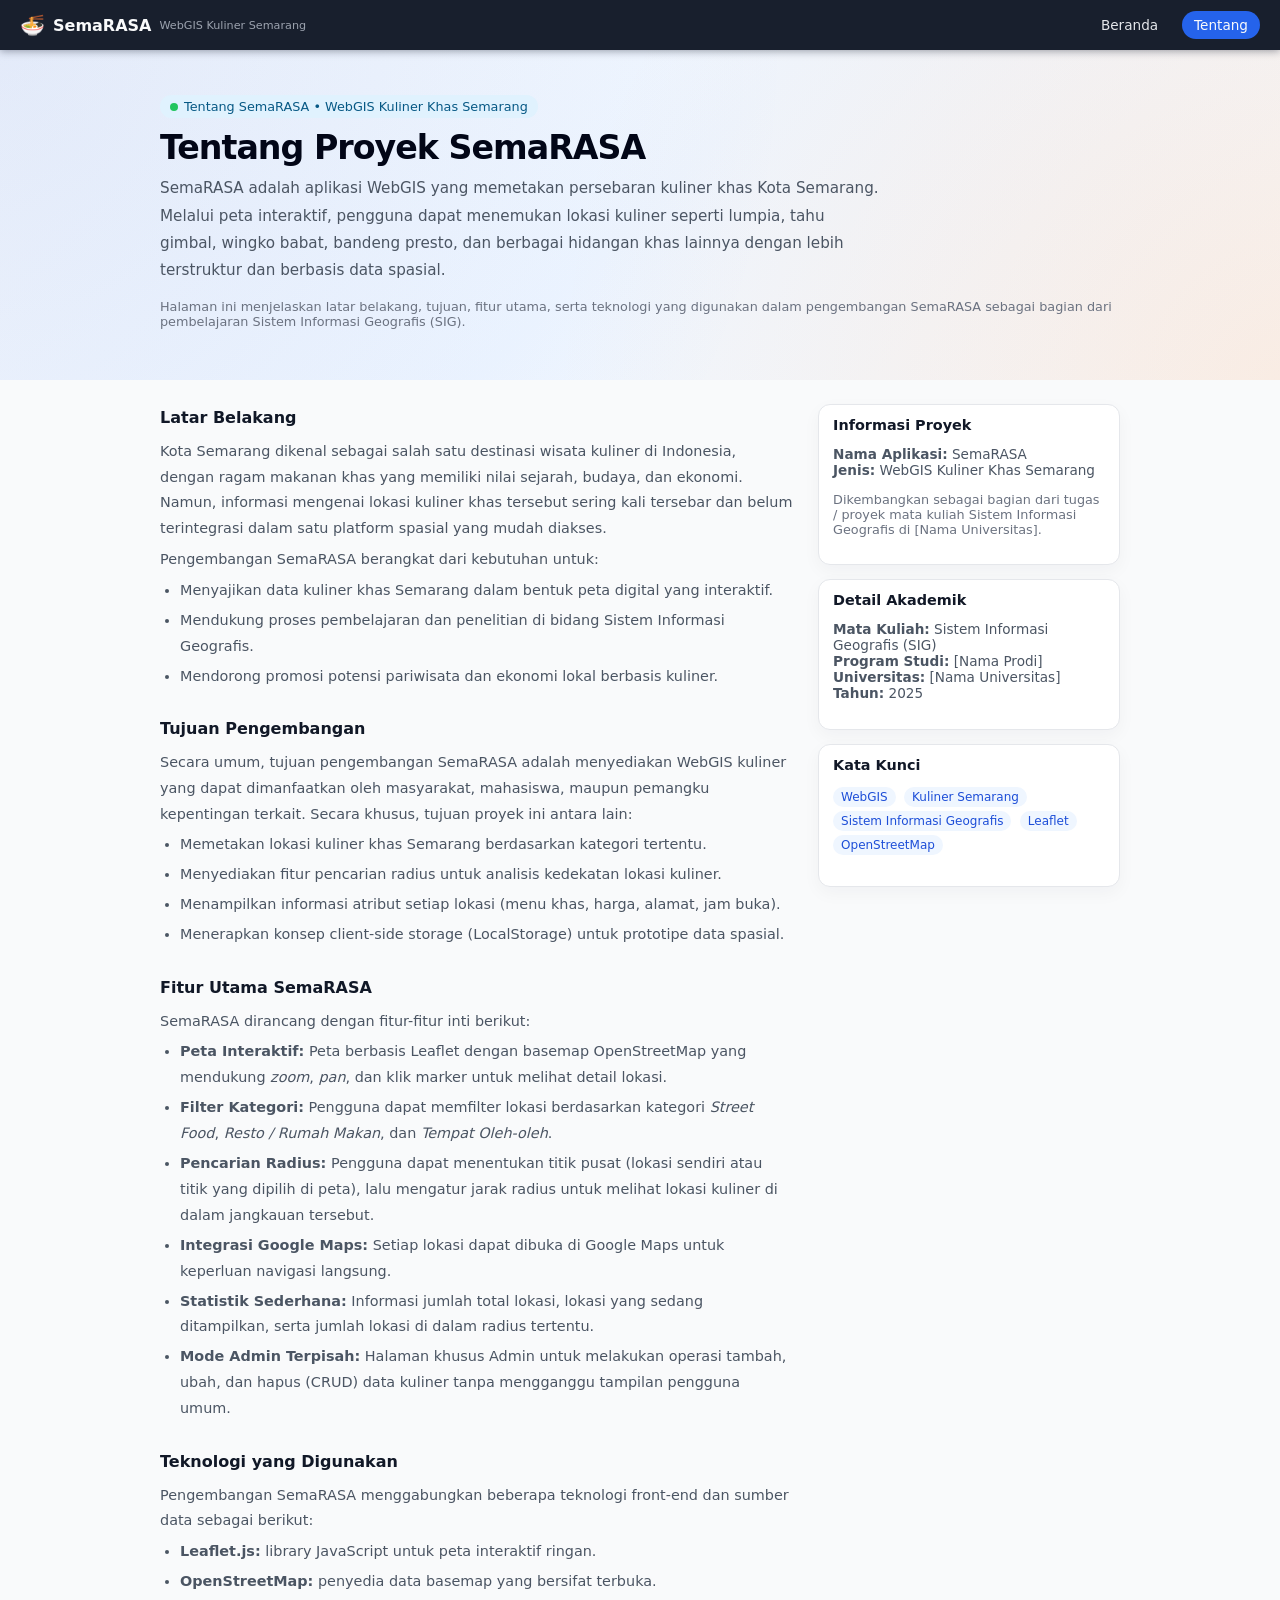
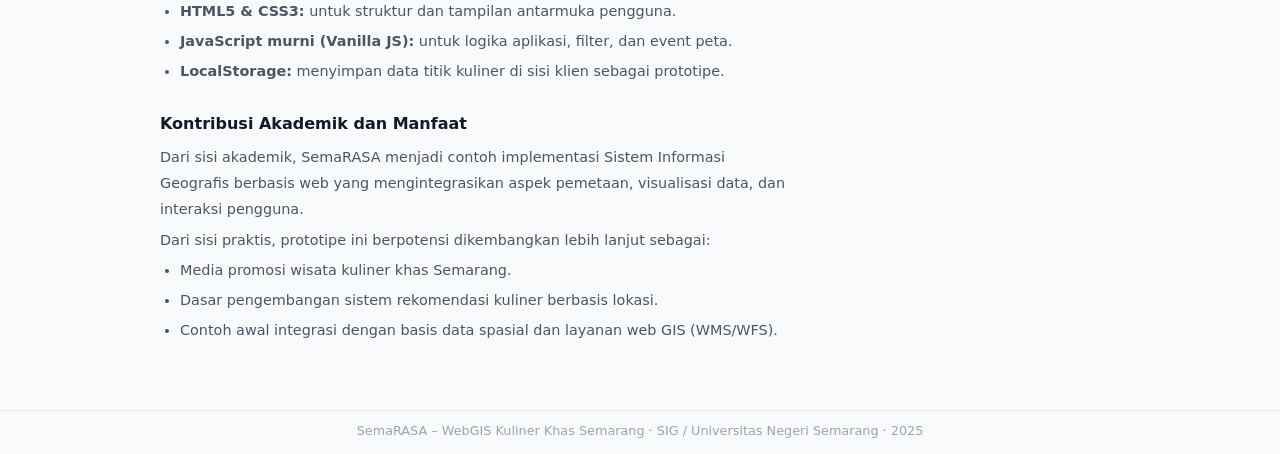
==== about.html @ ff68a6a5 "first commit" ====
<!DOCTYPE html>
<html lang="id">
<head>
  <meta charset="UTF-8" />
  <title>Tentang SemaRASA – WebGIS Kuliner Khas Semarang</title>
  <meta name="viewport" content="width=device-width,initial-scale=1.0" />

  <!-- SEO dasar -->
  <meta name="description" content="Tentang SemaRASA, WebGIS kuliner khas Semarang yang memetakan lokasi kuliner seperti lumpia, tahu gimbal, wingko babat, dan bandeng presto dengan peta interaktif berbasis Leaflet dan OpenStreetMap.">
  <meta name="keywords" content="SemaRASA, tentang SemaRASA, WebGIS kuliner, kuliner Semarang, SIG, GIS, web mapping, sistem informasi geografis">
  <meta name="author" content="SemaRASA Team">
  <meta name="robots" content="index,follow">
  <meta name="theme-color" content="#111827">

  <!-- Open Graph / Social -->
  <meta property="og:type" content="website">
  <meta property="og:title" content="Tentang SemaRASA – WebGIS Kuliner Khas Semarang">
  <meta property="og:description" content="Pelajari latar belakang, tujuan, fitur, dan teknologi yang digunakan dalam pengembangan SemaRASA, WebGIS kuliner khas Semarang.">
  <meta property="og:url" content="https://contoh-domain-semarasa.com/about.html">
  <meta property="og:image" content="https://contoh-domain-semarasa.com/cover-semarasa.png">

  <meta name="twitter:card" content="summary_large_image">
  <meta name="twitter:title" content="Tentang SemaRASA – WebGIS Kuliner Khas Semarang">
  <meta name="twitter:description" content="Penjelasan lengkap mengenai konsep dan implementasi WebGIS kuliner SemaRASA.">
  <meta name="twitter:image" content="https://contoh-domain-semarasa.com/cover-semarasa.png">

  <link rel="canonical" href="https://contoh-domain-semarasa.com/about.html">

  <!-- Structured Data sederhana -->
  <script type="application/ld+json">
  {
    "@context": "https://schema.org",
    "@type": "AboutPage",
    "name": "Tentang SemaRASA",
    "description": "Halaman tentang SemaRASA, WebGIS kuliner khas Semarang.",
    "url": "https://contoh-domain-semarasa.com/about.html",
    "mainEntityOfPage": {
      "@type": "WebApplication",
      "name": "SemaRASA",
      "url": "https://contoh-domain-semarasa.com/"
    }
  }
  </script>
  <link rel="stylesheet" href="assets/css/about.css" />
  
</head>
<body>
  <!-- NAVBAR -->
  <nav class="navbar">
    <div class="navbar-brand">
      <span class="logo-icon">🍜</span>
      <span>SemaRASA</span>
      <span class="logo-text-small">WebGIS Kuliner Semarang</span>
    </div>
    <div class="nav-links" aria-label="Navigasi utama">
      <a href="index.html">Beranda</a>
      <a href="about.html" class="active">Tentang</a>
    </div>
  </nav>

  <main>
    <!-- HERO ABOUT -->
    <header class="about-hero">
      <div class="about-hero-inner">
        <div class="about-badge">
          <span class="dot"></span>
          <span>Tentang SemaRASA • WebGIS Kuliner Khas Semarang</span>
        </div>
        <h1 class="about-title">Tentang Proyek SemaRASA</h1>
        <p class="about-subtitle">
          SemaRASA adalah aplikasi WebGIS yang memetakan persebaran kuliner khas Kota Semarang.
          Melalui peta interaktif, pengguna dapat menemukan lokasi kuliner seperti lumpia, tahu gimbal,
          wingko babat, bandeng presto, dan berbagai hidangan khas lainnya dengan lebih terstruktur
          dan berbasis data spasial.
        </p>
        <p class="about-meta">
          Halaman ini menjelaskan latar belakang, tujuan, fitur utama, serta teknologi yang digunakan
          dalam pengembangan SemaRASA sebagai bagian dari pembelajaran Sistem Informasi Geografis (SIG).
        </p>
      </div>
    </header>

    <!-- MAIN CONTENT -->
    <section class="about-content" aria-label="Penjelasan detail tentang SemaRASA">
      <div class="about-content-inner">
        <!-- KONTEN UTAMA -->
        <article class="about-main">
          <section id="latar-belakang">
            <h2>Latar Belakang</h2>
            <p>
              Kota Semarang dikenal sebagai salah satu destinasi wisata kuliner di Indonesia,
              dengan ragam makanan khas yang memiliki nilai sejarah, budaya, dan ekonomi.
              Namun, informasi mengenai lokasi kuliner khas tersebut sering kali tersebar
              dan belum terintegrasi dalam satu platform spasial yang mudah diakses.
            </p>
            <p>
              Pengembangan SemaRASA berangkat dari kebutuhan untuk:
            </p>
            <ul>
              <li>Menyajikan data kuliner khas Semarang dalam bentuk peta digital yang interaktif.</li>
              <li>Mendukung proses pembelajaran dan penelitian di bidang Sistem Informasi Geografis.</li>
              <li>Mendorong promosi potensi pariwisata dan ekonomi lokal berbasis kuliner.</li>
            </ul>
          </section>

          <section id="tujuan">
            <h2>Tujuan Pengembangan</h2>
            <p>
              Secara umum, tujuan pengembangan SemaRASA adalah menyediakan WebGIS kuliner
              yang dapat dimanfaatkan oleh masyarakat, mahasiswa, maupun pemangku kepentingan
              terkait. Secara khusus, tujuan proyek ini antara lain:
            </p>
            <ul>
              <li>Memetakan lokasi kuliner khas Semarang berdasarkan kategori tertentu.</li>
              <li>Menyediakan fitur pencarian radius untuk analisis kedekatan lokasi kuliner.</li>
              <li>Menampilkan informasi atribut setiap lokasi (menu khas, harga, alamat, jam buka).</li>
              <li>Menerapkan konsep client-side storage (LocalStorage) untuk prototipe data spasial.</li>
            </ul>
          </section>

          <section id="fitur">
            <h2>Fitur Utama SemaRASA</h2>
            <p>
              SemaRASA dirancang dengan fitur-fitur inti berikut:
            </p>
            <ul>
              <li>
                <strong>Peta Interaktif:</strong> Peta berbasis Leaflet dengan basemap OpenStreetMap
                yang mendukung <em>zoom</em>, <em>pan</em>, dan klik marker untuk melihat detail lokasi.
              </li>
              <li>
                <strong>Filter Kategori:</strong> Pengguna dapat memfilter lokasi berdasarkan kategori
                <em>Street Food</em>, <em>Resto / Rumah Makan</em>, dan <em>Tempat Oleh-oleh</em>.
              </li>
              <li>
                <strong>Pencarian Radius:</strong> Pengguna dapat menentukan titik pusat (lokasi sendiri
                atau titik yang dipilih di peta), lalu mengatur jarak radius untuk melihat lokasi kuliner
                di dalam jangkauan tersebut.
              </li>
              <li>
                <strong>Integrasi Google Maps:</strong> Setiap lokasi dapat dibuka di Google Maps
                untuk keperluan navigasi langsung.
              </li>
              <li>
                <strong>Statistik Sederhana:</strong> Informasi jumlah total lokasi, lokasi yang sedang
                ditampilkan, serta jumlah lokasi di dalam radius tertentu.
              </li>
              <li>
                <strong>Mode Admin Terpisah:</strong> Halaman khusus Admin untuk melakukan operasi
                tambah, ubah, dan hapus (CRUD) data kuliner tanpa mengganggu tampilan pengguna umum.
              </li>
            </ul>
          </section>

          <section id="teknologi">
            <h2>Teknologi yang Digunakan</h2>
            <p>
              Pengembangan SemaRASA menggabungkan beberapa teknologi front-end dan sumber data
              sebagai berikut:
            </p>
            <ul>
              <li><strong>Leaflet.js:</strong> library JavaScript untuk peta interaktif ringan.</li>
              <li><strong>OpenStreetMap:</strong> penyedia data basemap yang bersifat terbuka.</li>
              <li><strong>HTML5 &amp; CSS3:</strong> untuk struktur dan tampilan antarmuka pengguna.</li>
              <li><strong>JavaScript murni (Vanilla JS):</strong> untuk logika aplikasi, filter, dan event peta.</li>
              <li><strong>LocalStorage:</strong> menyimpan data titik kuliner di sisi klien sebagai prototipe.</li>
            </ul>
          </section>

          <section id="kontribusi">
            <h2>Kontribusi Akademik dan Manfaat</h2>
            <p>
              Dari sisi akademik, SemaRASA menjadi contoh implementasi Sistem Informasi Geografis berbasis web
              yang mengintegrasikan aspek pemetaan, visualisasi data, dan interaksi pengguna.
            </p>
            <p>
              Dari sisi praktis, prototipe ini berpotensi dikembangkan lebih lanjut sebagai:
            </p>
            <ul>
              <li>Media promosi wisata kuliner khas Semarang.</li>
              <li>Dasar pengembangan sistem rekomendasi kuliner berbasis lokasi.</li>
              <li>Contoh awal integrasi dengan basis data spasial dan layanan web GIS (WMS/WFS).</li>
            </ul>
          </section>
        </article>

        <!-- SIDEBAR / ASIDE -->
        <aside class="about-aside" aria-label="Informasi tambahan tentang proyek">
          <div class="aside-card">
            <h3>Informasi Proyek</h3>
            <p>
              <strong>Nama Aplikasi:</strong> SemaRASA<br>
              <strong>Jenis:</strong> WebGIS Kuliner Khas Semarang
            </p>
            <p class="aside-meta">
              Dikembangkan sebagai bagian dari tugas / proyek mata kuliah Sistem Informasi Geografis
              di [Nama Universitas].
            </p>
          </div>

          <div class="aside-card">
            <h3>Detail Akademik</h3>
            <p>
              <strong>Mata Kuliah:</strong> Sistem Informasi Geografis (SIG) <br>
              <strong>Program Studi:</strong> [Nama Prodi] <br>
              <strong>Universitas:</strong> [Nama Universitas] <br>
              <strong>Tahun:</strong> 2025
            </p>
          </div>

          <div class="aside-card">
            <h3>Kata Kunci</h3>
            <p>
              <span class="badge-pill">WebGIS</span>
              <span class="badge-pill">Kuliner Semarang</span>
              <span class="badge-pill">Sistem Informasi Geografis</span>
              <span class="badge-pill">Leaflet</span>
              <span class="badge-pill">OpenStreetMap</span>
            </p>
          </div>
        </aside>
      </div>
    </section>
  </main>

  <footer>
    SemaRASA – WebGIS Kuliner Khas Semarang · SIG / Universitas Negeri Semarang · 2025
  </footer>
</body>
</html>
---- assets/css/about.css ----
* { box-sizing: border-box; }

html, body {
    margin: 0;
    padding: 0;
    font-family: system-ui, -apple-system, BlinkMacSystemFont, "Segoe UI", sans-serif;
    background: #f9fafb;
    color: #111827;
    scroll-behavior: smooth;
}

body {
    display: flex;
    flex-direction: column;
    min-height: 100vh;
}

/* NAVBAR – sama gaya dengan index.html */
.navbar {
    position: sticky;
    top: 0;
    z-index: 50;
    background: rgba(17, 24, 39, 0.97);
    backdrop-filter: blur(10px);
    color: #f9fafb;
    display: flex;
    align-items: center;
    justify-content: space-between;
    padding: 0.7rem 1.25rem;
    box-shadow: 0 1px 8px rgba(15, 23, 42, 0.4);
}

.navbar-brand {
    font-weight: 650;
    font-size: 1rem;
    display: flex;
    align-items: center;
    gap: 8px;
}

.navbar-brand span.logo-icon {
    font-size: 1.25rem;
}

.navbar-brand span.logo-text-small {
    font-size: 0.7rem;
    font-weight: 400;
    color: #9ca3af;
}

.nav-links {
    display: flex;
    gap: 12px;
}

.nav-links a {
    font-size: 0.85rem;
    color: #e5e7eb;
    text-decoration: none;
    padding: 6px 12px;
    border-radius: 999px;
    transition: background 0.2s, color 0.2s, transform 0.1s;
}

.nav-links a:hover {
    background: #374151;
    transform: translateY(-1px);
}

.nav-links a.active {
    background: #2563eb;
    color: #f9fafb;
}

main {
    flex: 1;
    display: flex;
    flex-direction: column;
}

/* HERO / HEADER ABOUT */
.about-hero {
    padding: 2.8rem 1.25rem 2.4rem;
    background:
    radial-gradient(circle at top left, #2563eb1a, transparent 60%),
    radial-gradient(circle at bottom right, #f973161a, transparent 55%),
    linear-gradient(135deg, #f9fafb 0%, #eff6ff 50%, #f9fafb 100%);
}

.about-hero-inner {
    max-width: 960px;
    margin: 0 auto;
}

.about-badge {
    display: inline-flex;
    align-items: center;
    gap: 6px;
    padding: 4px 10px;
    border-radius: 999px;
    background: #e0f2fe;
    color: #075985;
    font-size: 0.8rem;
    margin-bottom: 10px;
}

.about-badge span.dot {
    width: 8px;
    height: 8px;
    border-radius: 999px;
    background: #22c55e;
}

.about-title {
    font-size: clamp(1.7rem, 2.6vw, 2.1rem);
    font-weight: 750;
    letter-spacing: -0.03em;
    color: #020617;
    margin: 0 0 8px 0;
}

.about-subtitle {
    font-size: 0.95rem;
    color: #4b5563;
    line-height: 1.8;
    margin: 0 0 14px 0;
    max-width: 720px;
}

.about-meta {
    font-size: 0.8rem;
    color: #6b7280;
}

/* CONTENT WRAPPER */
.about-content {
    padding: 1.5rem 1.25rem 2.5rem;
}

.about-content-inner {
    max-width: 960px;
    margin: 0 auto;
    display: grid;
    grid-template-columns: minmax(0, 2.1fr) minmax(0, 1fr);
    gap: 24px;
}

.about-main {
    font-size: 0.9rem;
    color: #4b5563;
    line-height: 1.8;
}

.about-main section {
    margin-bottom: 1.6rem;
}

.about-main h2 {
    font-size: 1rem;
    margin: 0 0 6px 0;
    color: #111827;
}

.about-main p {
    margin: 0.25rem 0 0.3rem;
}

.about-main ul {
    margin: 0.3rem 0 0.5rem;
    padding-left: 1.25rem;
}

.about-main li {
    margin-bottom: 0.25rem;
}

.about-aside {
    font-size: 0.85rem;
    color: #4b5563;
    display: flex;
    flex-direction: column;
    gap: 14px;
}

.aside-card {
    background: #ffffff;
    border-radius: 12px;
    padding: 12px 14px 14px;
    border: 1px solid #e5e7eb;
    box-shadow: 0 6px 18px rgba(15, 23, 42, 0.04);
}

.aside-card h3 {
    font-size: 0.9rem;
    margin: 0 0 6px;
    color: #111827;
}

.aside-meta {
    font-size: 0.8rem;
    color: #6b7280;
    margin-top: 4px;
}

.badge-pill {
    display: inline-block;
    padding: 3px 8px;
    border-radius: 999px;
    background: #eff6ff;
    color: #1d4ed8;
    font-size: 0.75rem;
    margin-right: 4px;
    margin-bottom: 4px;
}

footer {
    padding: 12px 16px 16px;
    font-size: 0.8rem;
    color: #9ca3af;
    text-align: center;
    border-top: 1px solid #e5e7eb;
    background: #f9fafb;
}

@media (max-width: 900px) {
    .about-content-inner {
    grid-template-columns: minmax(0, 1fr);
    }
}
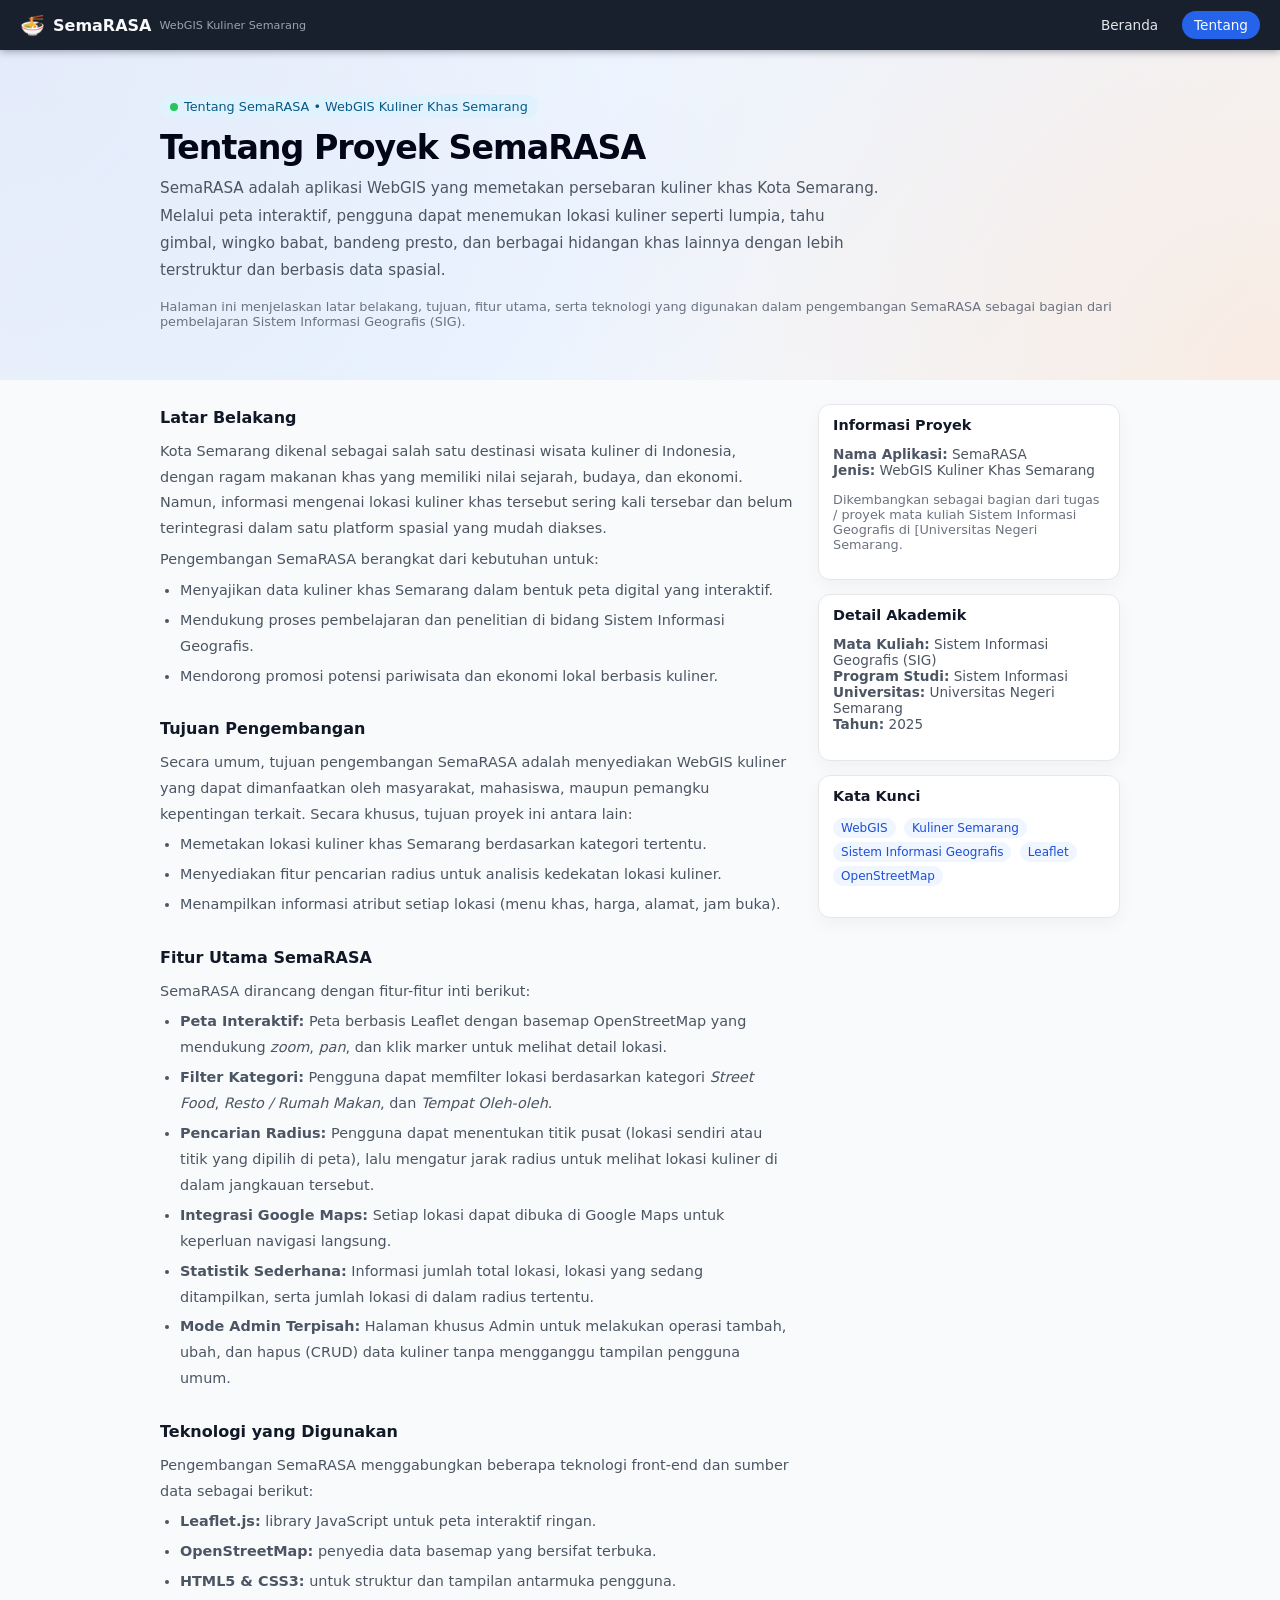
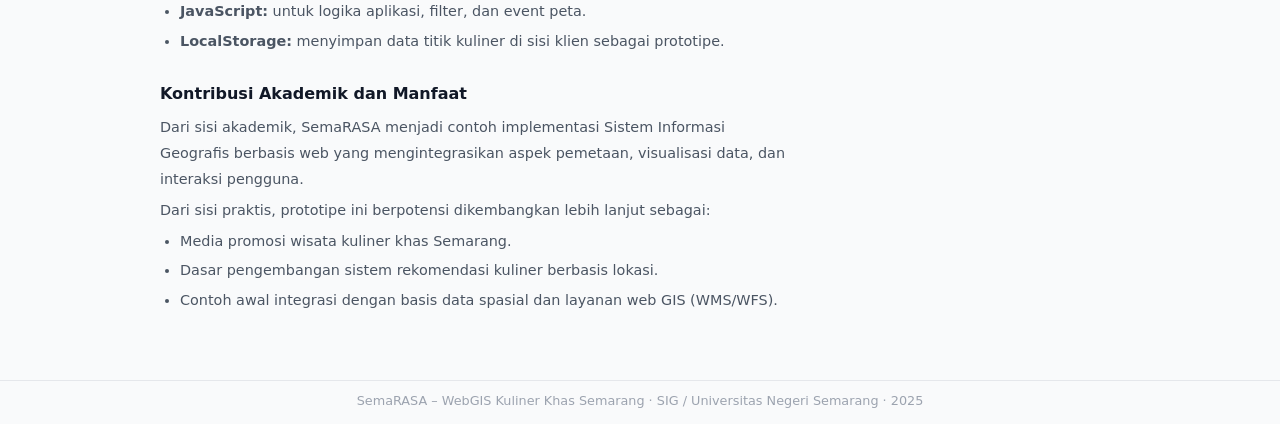
==== commit 91eab2c0: "fix" ====
--- a/about.html
+++ b/about.html
@@ -5,44 +5,7 @@
   <title>Tentang SemaRASA – WebGIS Kuliner Khas Semarang</title>
   <meta name="viewport" content="width=device-width,initial-scale=1.0" />
 
-  <!-- SEO dasar -->
-  <meta name="description" content="Tentang SemaRASA, WebGIS kuliner khas Semarang yang memetakan lokasi kuliner seperti lumpia, tahu gimbal, wingko babat, dan bandeng presto dengan peta interaktif berbasis Leaflet dan OpenStreetMap.">
-  <meta name="keywords" content="SemaRASA, tentang SemaRASA, WebGIS kuliner, kuliner Semarang, SIG, GIS, web mapping, sistem informasi geografis">
-  <meta name="author" content="SemaRASA Team">
-  <meta name="robots" content="index,follow">
-  <meta name="theme-color" content="#111827">
-
-  <!-- Open Graph / Social -->
-  <meta property="og:type" content="website">
-  <meta property="og:title" content="Tentang SemaRASA – WebGIS Kuliner Khas Semarang">
-  <meta property="og:description" content="Pelajari latar belakang, tujuan, fitur, dan teknologi yang digunakan dalam pengembangan SemaRASA, WebGIS kuliner khas Semarang.">
-  <meta property="og:url" content="https://contoh-domain-semarasa.com/about.html">
-  <meta property="og:image" content="https://contoh-domain-semarasa.com/cover-semarasa.png">
-
-  <meta name="twitter:card" content="summary_large_image">
-  <meta name="twitter:title" content="Tentang SemaRASA – WebGIS Kuliner Khas Semarang">
-  <meta name="twitter:description" content="Penjelasan lengkap mengenai konsep dan implementasi WebGIS kuliner SemaRASA.">
-  <meta name="twitter:image" content="https://contoh-domain-semarasa.com/cover-semarasa.png">
-
-  <link rel="canonical" href="https://contoh-domain-semarasa.com/about.html">
-
-  <!-- Structured Data sederhana -->
-  <script type="application/ld+json">
-  {
-    "@context": "https://schema.org",
-    "@type": "AboutPage",
-    "name": "Tentang SemaRASA",
-    "description": "Halaman tentang SemaRASA, WebGIS kuliner khas Semarang.",
-    "url": "https://contoh-domain-semarasa.com/about.html",
-    "mainEntityOfPage": {
-      "@type": "WebApplication",
-      "name": "SemaRASA",
-      "url": "https://contoh-domain-semarasa.com/"
-    }
-  }
-  </script>
   <link rel="stylesheet" href="assets/css/about.css" />
-  
 </head>
 <body>
   <!-- NAVBAR -->
@@ -114,7 +77,6 @@
               <li>Memetakan lokasi kuliner khas Semarang berdasarkan kategori tertentu.</li>
               <li>Menyediakan fitur pencarian radius untuk analisis kedekatan lokasi kuliner.</li>
               <li>Menampilkan informasi atribut setiap lokasi (menu khas, harga, alamat, jam buka).</li>
-              <li>Menerapkan konsep client-side storage (LocalStorage) untuk prototipe data spasial.</li>
             </ul>
           </section>
 
@@ -162,7 +124,7 @@
               <li><strong>Leaflet.js:</strong> library JavaScript untuk peta interaktif ringan.</li>
               <li><strong>OpenStreetMap:</strong> penyedia data basemap yang bersifat terbuka.</li>
               <li><strong>HTML5 &amp; CSS3:</strong> untuk struktur dan tampilan antarmuka pengguna.</li>
-              <li><strong>JavaScript murni (Vanilla JS):</strong> untuk logika aplikasi, filter, dan event peta.</li>
+              <li><strong>JavaScript:</strong> untuk logika aplikasi, filter, dan event peta.</li>
               <li><strong>LocalStorage:</strong> menyimpan data titik kuliner di sisi klien sebagai prototipe.</li>
             </ul>
           </section>
@@ -194,7 +156,7 @@
             </p>
             <p class="aside-meta">
               Dikembangkan sebagai bagian dari tugas / proyek mata kuliah Sistem Informasi Geografis
-              di [Nama Universitas].
+              di [Universitas Negeri Semarang.
             </p>
           </div>
 
@@ -202,8 +164,8 @@
             <h3>Detail Akademik</h3>
             <p>
               <strong>Mata Kuliah:</strong> Sistem Informasi Geografis (SIG) <br>
-              <strong>Program Studi:</strong> [Nama Prodi] <br>
-              <strong>Universitas:</strong> [Nama Universitas] <br>
+              <strong>Program Studi:</strong> Sistem Informasi <br>
+              <strong>Universitas:</strong> Universitas Negeri Semarang <br>
               <strong>Tahun:</strong> 2025
             </p>
           </div>
